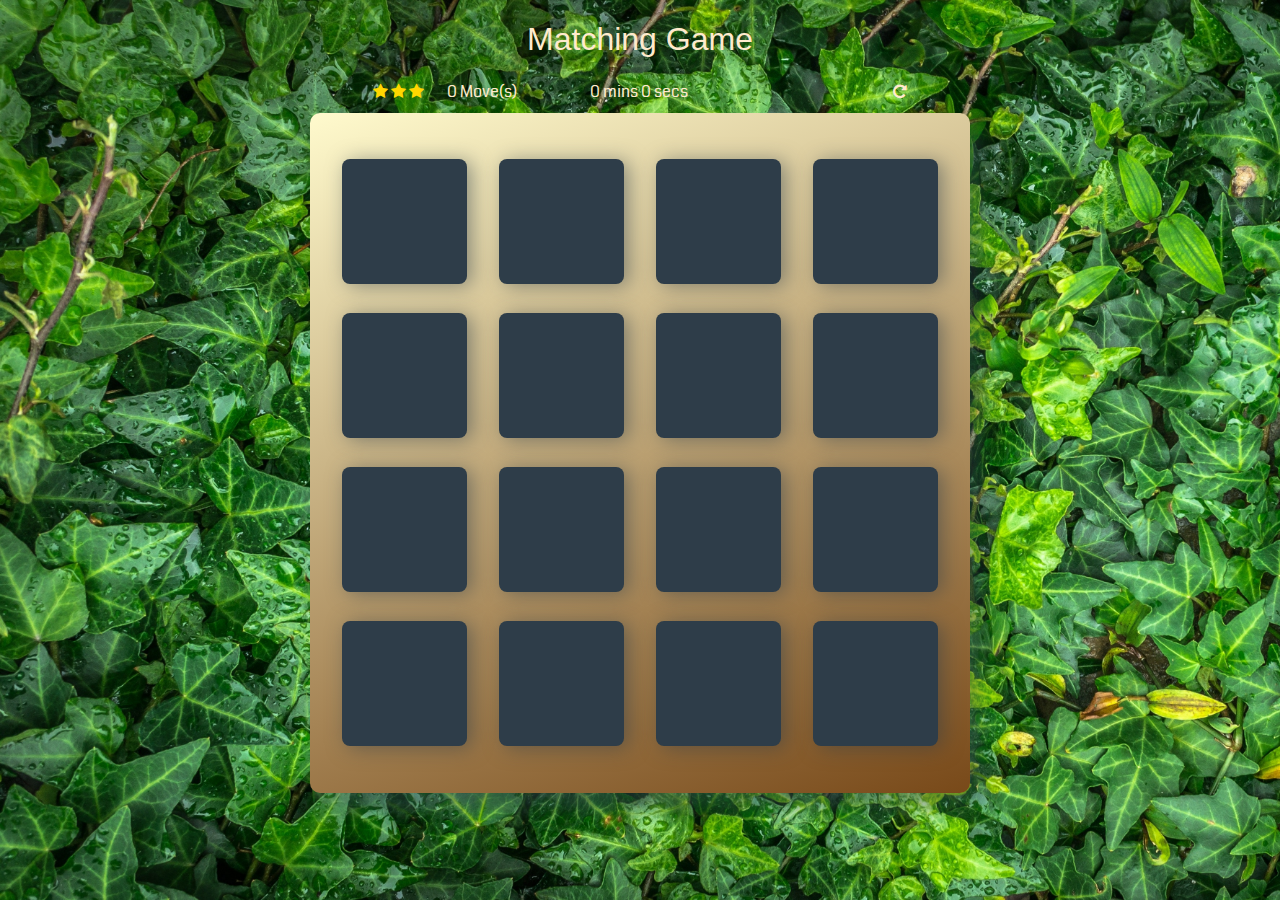
==== Matching Game FEND/index.html @ a209ce58 "Matching Game" ====
<!doctype html>
<html lang="en">
<head>
    <meta charset="utf-8">
    <title>Matching Game</title>
    <meta name="deatchingscription" content="">
    <meta name="viewport" content="width=device-width, initial-scale=1">
    <link rel="stylesheet prefetch" href="https://maxcdn.bootstrapcdn.com/font-awesome/4.6.1/css/font-awesome.min.css">
    <link rel="stylesheet prefetch" href="https://fonts.googleapis.com/css?family=Coda">
    <link rel="stylesheet" href="css/app.css">
</head>
<body>

    <div class="container">
        <header>
            <h1>Matching Game</h1>
        </header>

        <section class="score-panel">
        	<ul class="stars">
        		<li><i class="fa fa-star"></i></li>
        		<li><i class="fa fa-star"></i></li>
        		<li><i class="fa fa-star"></i></li>
        	</ul>

        	<span class="moves">0</span> Move(s)

            <div class="timer">
            </div>

            <div class="restart" onclick=startGame()>
        		<i class="fa fa-repeat"></i>
        	</div>
        </section>

        <ul class="deck" id="card-deck">
            <li class="card" type="diamond">
                <i class="fa fa-diamond"></i>
            </li>
            <li class="card" type="plane">
                <i class="fa fa-paper-plane-o"></i>
            </li>
            <li class="card match" type="anchor">
                <i class="fa fa-anchor"></i>
            </li>
            <li class="card" type="bolt" >
                <i class="fa fa-bolt"></i>
            </li>
            <li class="card" type="cube">
                <i class="fa fa-cube"></i>
            </li>
            <li class="card match" type="anchor">
                <i class="fa fa-anchor"></i>
            </li>
            <li class="card" type="leaf">
                <i class="fa fa-leaf"></i>
            </li>
            <li class="card" type="bicycle">
                <i class="fa fa-bicycle"></i>
            </li>
            <li class="card" type="diamond">
                <i class="fa fa-diamond"></i>
            </li>
            <li class="card" type="bomb">
                <i class="fa fa-bomb"></i>
            </li>
            <li class="card" type="leaf">
                <i class="fa fa-leaf"></i>
            </li>
            <li class="card" type="bomb">
                <i class="fa fa-bomb"></i>
            </li>
            <li class="card open show" type="bolt">
                <i class="fa fa-bolt"></i>
            </li>
            <li class="card" type="bicycle">
                <i class="fa fa-bicycle"></i>
            </li>
            <li class="card" type="plane">
                <i class="fa fa-paper-plane-o"></i>
            </li>
            <li class="card" type="cube">
                <i class="fa fa-cube"></i>
            </li>
        </ul>

        <div id="popup_menu" class="overlay">
            <div class="popup">
                <a class="close" href=# >×</a>
                <div class="congrats">
                    Congratulations, you are the winner!
                </div>
                <div class="score">
                    <p>Moves: <span id=finalMove> </span> moves </p>
                    <p>Total time: <span id=totalTime> </span> </p>
                    <p>Rating: <span id="starRating"></span></p>
                </div>
                <button id="play-again" onclick="playAgain()">
                    PLAY AGAIN
                </button>
            </div>
        </div>

 
    <script src="js/app.js"></script>
</body>
</html>
---- Matching Game FEND/css/app.css ----
html {
	box-sizing: border-box;
}

*,
*::before,
*::after {
	box-sizing: inherit;
}

html,
body {
	width: 100%;
	height: 100%;
	margin: 0;
	padding: 0;
}

body {
	background: url(../img/abstract-dew-fresh-207355.jpg);
	background-size: cover;
	font-family: 'Coda', cursive;
	color: blanchedalmond; 
	}

.container {
	display: flex;
	justify-content: center;
	align-items: center;
	flex-direction: column;
}

h1 {
	font-family: 'Open Sans', sans-serif;
    font-weight: 300;
    color: blanchedalmond; 
}

.moves {
    color: blanchedalmond;
}


/*
 * Styles for the deck of cards
 */


.deck {
	width: 660px;
    min-height: 680px;
    background: linear-gradient(160deg, #fffacd 0%, #784919 100%);
    padding: 32px;
    border-radius: 10px;
    box-shadow: 12px 15px 20px 0 rgba(46, 61, 73, 0.5);
    display: flex;
    flex-wrap: wrap;
    justify-content: space-between;
    align-items: center;
    margin: 0 0 3em;
}

.deck .card {
	height: 125px;
    width: 125px;
    background: #2e3d49;
    font-size: 0;
    color: #ffffff;
    border-radius: 8px;
    cursor: pointer;
    display: flex;
    justify-content: center;
    align-items: center;
    box-shadow: 5px 2px 20px 0 rgba(46, 61, 73, 0.5);
}

.deck .card.open {
	transform: rotateY(0);
	background: #02b3e4;
	cursor: default;
	animation-name: flipInY;
	-webkit-backface-visibility: visible !important;
	backface-visibility: visible !important;
	animation-duration: 0.9s;
}

.deck .card.show {
	font-size: 33px;
}

.deck .card.match {
	cursor: default;
	background: url('../img/207355.jpg');
	font-size: 33px;
	animation-name: tossing;
	-webkit-animation-name: tossing;	
	animation-duration: 2.5s;	
	-webkit-animation-duration: 2.5s;
	opacity: 0.7;
}

.deck .card.unmatched {
	animation-name: pulse;
	-webkit-backface-visibility: visible !important;
	backface-visibility: visible !important;
	animation-duration: 0.9s;
	background: #ff8181;
}

/*
 * Styles for the Score Panel
 */


.score-panel {
	text-align: left;
	margin-bottom: 10px;
}

.score-panel .stars {
	margin: 0;
	padding: 0;
	display: inline-block;
	margin: 0 20px 0 0;
}

.score-panel .stars li {
	list-style: none;
	display: inline-block;
	
}

.score-panel .restart {
	float: right;
	cursor: pointer;
	padding-left: 200px;
}

.timer {
	display: inline-block;
	margin: 0 5px 0 0;
	padding-left: 70px;
}


/*
 * Styles for congratulations modal
 */


.overlay {
	position: fixed;
	width: 70%;

	top: 10;
	bottom: 10;
	left: 10;
	right: 10;
	background: rgba(0, 0, 0, 0.7);
	transition: opacity 500ms;
	visibility: hidden;
	opacity: 0.5;
}

.overlay:target {
	visibility: visible;
	opacity: 1;
}
  
.popup_menu {
	margin: 70px auto;
	padding: 20px;
	background: #000000;
	border-radius: 5px;
	width: 85%;
	position: relative;
	transition: all 5s ease-in-out;
	font-family: 'Coda', cursive;
	opacity: 0.5;
}
  
.popup .close {
	position: absolute;
	top: 10px;
	right: 20px;
	transition: all 200ms;
	font-size: 30px;
	font-weight: bold;
	text-decoration: none;
	color: blanchedalmond;
}

.popup .close:hover {
	color:  blanchedalmond;
}

.popup .congrats, 
.score {
	max-height: 30%;
	overflow: auto;
	text-align: center;
}

.show {
	visibility: visible !important;
	opacity: 100 !important;
}

#starRating li {
	display: inline-block;
}

#play-again {
	background-color: #141214;
	padding: 0.7rem 0.7rem;
	font-size: 1.1rem;
	display: block;
	margin: 0 auto;
	width: 23%;
	font-family: 'Coda', cursive;
	color: blanchedalmond;
	border-radius: 5px;
}

/* animations */
@keyframes flipInY {
0%, from {
transform: perspective(200px) rotateY(180deg);
}
40% {
transform: perspective(200px) rotateY(-10deg);
}
70% {
transform: perspective(200px) rotateY(10deg);
}
100%, to {
transform: perspective(200px) rotateY(0deg);
}
}

@keyframes tossing {
	0% {
		transform: rotate(-4deg);	
	}
	50% {
		transform: rotate(4deg);
	}
	100% {
		transform: rotate(-4deg);	
	}						
}

@keyframes pulse {
	from {
		transform: scale3d(1, 1, 1);
	}

	50% {
		transform: scale3d(1.2, 1.2, 1.2);
	}

	to {
		transform: scale3d(1, 1, 1);
	}
}
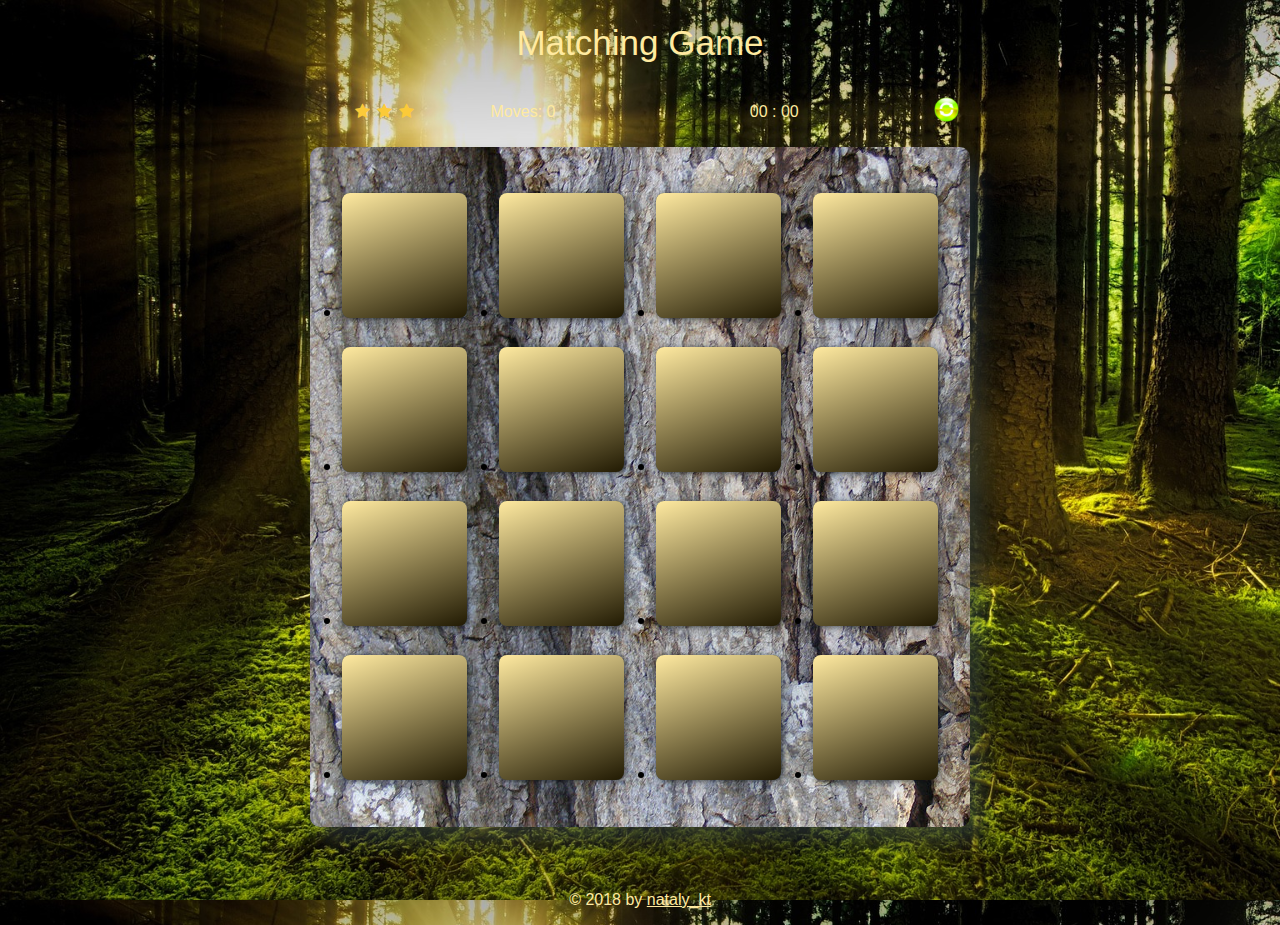
==== commit 9735d8aa: "Matching Game (Find Pairs)" ====
--- a/Matching Game FEND/index.html
+++ b/Matching Game FEND/index.html
@@ -1,107 +1,172 @@
-<!doctype html>
+<!DOCTYPE html>
 <html lang="en">
-<head>
+  <head>
     <meta charset="utf-8">
     <title>Matching Game</title>
-    <meta name="deatchingscription" content="">
+    <meta name="description" content="FEND Udacity Matching Game Project">
     <meta name="viewport" content="width=device-width, initial-scale=1">
     <link rel="stylesheet prefetch" href="https://maxcdn.bootstrapcdn.com/font-awesome/4.6.1/css/font-awesome.min.css">
     <link rel="stylesheet prefetch" href="https://fonts.googleapis.com/css?family=Coda">
     <link rel="stylesheet" href="css/app.css">
-</head>
-<body>
-
+  </head>
+  <body>
     <div class="container">
-        <header>
-            <h1>Matching Game</h1>
-        </header>
-
-        <section class="score-panel">
-        	<ul class="stars">
-        		<li><i class="fa fa-star"></i></li>
-        		<li><i class="fa fa-star"></i></li>
-        		<li><i class="fa fa-star"></i></li>
-        	</ul>
-
-        	<span class="moves">0</span> Move(s)
-
-            <div class="timer">
+      <header>
+        <h1>Matching Game</h1>
+      </header>
+      <section class="score-panel">
+        <ul class="stars">
+          <li><i class="fa fa-star"></i></li>
+          <li><i class="fa fa-star"></i></li>
+          <li><i class="fa fa-star"></i></li>
+        </ul>
+        <span class="moves">
+          <p class="moves_count">Moves: 0</p>
+        </span>
+        <div class="timer">
+          <p class="time_tracker"><span>time</span> 00 : 00</p>
+        </div>
+        <button id="restart" type="button"><img class="link" src="img/quick_restart.png" alt="restart">
+        </button>
+      </section>
+      <main class="container">
+        <ul class="deck">
+          <li>
+            <div class="card">
+              <div class="front">
+                <img src="#" class="back_img" alt="animal">
+              </div>
             </div>
-
-            <div class="restart" onclick=startGame()>
-        		<i class="fa fa-repeat"></i>
-        	</div>
-        </section>
-
-        <ul class="deck" id="card-deck">
-            <li class="card" type="diamond">
-                <i class="fa fa-diamond"></i>
-            </li>
-            <li class="card" type="plane">
-                <i class="fa fa-paper-plane-o"></i>
-            </li>
-            <li class="card match" type="anchor">
-                <i class="fa fa-anchor"></i>
-            </li>
-            <li class="card" type="bolt" >
-                <i class="fa fa-bolt"></i>
-            </li>
-            <li class="card" type="cube">
-                <i class="fa fa-cube"></i>
-            </li>
-            <li class="card match" type="anchor">
-                <i class="fa fa-anchor"></i>
-            </li>
-            <li class="card" type="leaf">
-                <i class="fa fa-leaf"></i>
-            </li>
-            <li class="card" type="bicycle">
-                <i class="fa fa-bicycle"></i>
-            </li>
-            <li class="card" type="diamond">
-                <i class="fa fa-diamond"></i>
-            </li>
-            <li class="card" type="bomb">
-                <i class="fa fa-bomb"></i>
-            </li>
-            <li class="card" type="leaf">
-                <i class="fa fa-leaf"></i>
-            </li>
-            <li class="card" type="bomb">
-                <i class="fa fa-bomb"></i>
-            </li>
-            <li class="card open show" type="bolt">
-                <i class="fa fa-bolt"></i>
-            </li>
-            <li class="card" type="bicycle">
-                <i class="fa fa-bicycle"></i>
-            </li>
-            <li class="card" type="plane">
-                <i class="fa fa-paper-plane-o"></i>
-            </li>
-            <li class="card" type="cube">
-                <i class="fa fa-cube"></i>
-            </li>
+          </li>
+          <li>
+            <div class="card">
+              <div class="front">
+                <img src="#" class="back_img" alt="animal">
+              </div>
+            </div>
+          </li>
+          <li>
+            <div class="card">
+              <div class="front">
+                <img src="#" class="back_img" alt="animal">
+              </div>
+            </div>
+          </li>
+          <li>
+            <div class="card">
+              <div class="front">
+                <img src="#" class="back_img" alt="animal">
+              </div>
+            </div>
+          </li>
+          <li>
+            <div class="card">
+              <div class="front">
+                <img src="#" class="back_img" alt="animal">
+              </div>
+            </div>
+          </li>
+          <li>
+            <div class="card">
+              <div class="front">
+                <img src="#" class="back_img" alt="animal">
+              </div>
+            </div>
+          </li>
+          <li>
+            <div class="card">
+              <div class="front">
+                <img src="#" class="back_img" alt="animal">
+              </div>
+            </div>
+          </li>
+          <li>
+            <div class="card">
+              <div class="front">
+                <img src="#" class="back_img" alt="animal">
+              </div>
+            </div>
+          </li>
+          <li>
+            <div class="card">
+              <div class="front">
+                <img src="#" class="back_img" alt="animal">
+              </div>
+            </div>
+          </li>
+          <li>
+            <div class="card">
+              <div class="front">
+                <img src="#" class="back_img" alt="animal">
+              </div>
+            </div>
+          </li>
+          <li>
+            <div class="card">
+              <div class="front">
+                <img src="#" class="back_img" alt="animal">
+              </div>
+            </div>
+          </li>
+          <li>
+            <div class="card">
+              <div class="front">
+                <img src="#" class="back_img" alt="animal">
+              </div>
+            </div>
+          </li>
+          <li>
+            <div class="card">
+              <div class="front">
+                <img src="#" class="back_img" alt="animal">
+              </div>
+            </div>
+          </li>
+          <li>
+            <div class="card">
+              <div class="front">
+                <img src="#" class="back_img" alt="animal">
+              </div>
+            </div>
+          </li>
+          <li>
+            <div class="card">
+              <div class="front">
+                <img src="#" class="back_img" alt="animal">
+              </div>
+            </div>
+          </li>
+          <li>
+            <div class="card">
+              <div class="front">
+                <img src="#" class="back_img" alt="animal">
+              </div>
+            </div>
+          </li>
         </ul>
-
-        <div id="popup_menu" class="overlay">
-            <div class="popup">
-                <a class="close" href=# >×</a>
-                <div class="congrats">
-                    Congratulations, you are the winner!
-                </div>
-                <div class="score">
-                    <p>Moves: <span id=finalMove> </span> moves </p>
-                    <p>Total time: <span id=totalTime> </span> </p>
-                    <p>Rating: <span id="starRating"></span></p>
-                </div>
-                <button id="play-again" onclick="playAgain()">
-                    PLAY AGAIN
-                </button>
-            </div>
+      </main>
+      <section class="winner_panel">
+        <div class="win_container">
+          <h2>Congratulations!</h2>
+          <p>Well done! You deserve to stroke a cat! ;)</p>
+          <br>
+          <p class="final_moves">24  moves</p>
+          <p>Stars:</p>
+          <ul class="starRating">
+            <li><i class="fa fa-star"></i></li>
+            <li><i class="fa fa-star"></i></li>
+            <li><i class="fa fa-star"></i></li>
+          </ul>
+          <br>
+          <p class="totalTime">Time 00:48</p>
+          <br>
+          <button type="button" class="play_again">PLAY AGAIN</button>
         </div>
-
- 
+      </section>
+      <footer class="page-footer">
+        <p class="copyright">© 2018 by <a class="link" href="https://www.linkedin.com/in/natalia-tyshchenko-b9287187/">nataly_kt</a></p>
+      </footer>
+    </div>
     <script src="js/app.js"></script>
-</body>
-</html>
+  </body>
+</html>--- a/Matching Game FEND/css/app.css
+++ b/Matching Game FEND/css/app.css
@@ -1,43 +1,56 @@
+    /*
+ * Main part style
+ */
+
 html {
-	box-sizing: border-box;
+    box-sizing: border-box;
 }
 
 *,
 *::before,
 *::after {
-	box-sizing: inherit;
+    box-sizing: inherit;
 }
 
 html,
 body {
-	width: 100%;
-	height: 100%;
-	margin: 0;
-	padding: 0;
+    width: 100%;
+    height: 100%;
+    margin: 0;
+    padding: 0;
 }
 
 body {
-	background: url(../img/abstract-dew-fresh-207355.jpg);
-	background-size: cover;
-	font-family: 'Coda', cursive;
-	color: blanchedalmond; 
-	}
+    background: #ffffff url('../img/nature-3294681_1920.jpg');
+    /* Background pattern from Subtle Patterns */
+    background-size: cover;
+    font-family: 'Coda', cursive;
+}
 
 .container {
-	display: flex;
-	justify-content: center;
-	align-items: center;
-	flex-direction: column;
+    display: flex;
+    justify-content: center;
+    align-items: center;
+    flex-direction: column;
 }
 
 h1 {
-	font-family: 'Open Sans', sans-serif;
-    font-weight: 300;
-    color: blanchedalmond; 
-}
-
-.moves {
-    color: blanchedalmond;
+    font-family: 'Open Sans', sans-serif;
+    font-weight: 500;
+    color: #ffeaa0;
+    text-align: center;
+    font-size: 35px;
+}
+
+p {
+    font-family: 'Open Sans', sans-serif;
+    color: #ffeaa0;
+}
+
+.copyright,
+.link {
+    text-align: center;
+    color: #ffeaa0;
 }
 
 
@@ -45,11 +58,10 @@
  * Styles for the deck of cards
  */
 
-
 .deck {
-	width: 660px;
+    width: 660px;
     min-height: 680px;
-    background: linear-gradient(160deg, #fffacd 0%, #784919 100%);
+    background: url('../img/3521083889_34d0e0181f_b.jpg');
     padding: 32px;
     border-radius: 10px;
     box-shadow: 12px 15px 20px 0 rgba(46, 61, 73, 0.5);
@@ -61,8 +73,6 @@
 }
 
 .deck .card {
-	height: 125px;
-    width: 125px;
     background: #2e3d49;
     font-size: 0;
     color: #ffffff;
@@ -74,192 +84,223 @@
     box-shadow: 5px 2px 20px 0 rgba(46, 61, 73, 0.5);
 }
 
-.deck .card.open {
-	transform: rotateY(0);
-	background: #02b3e4;
-	cursor: default;
-	animation-name: flipInY;
-	-webkit-backface-visibility: visible !important;
-	backface-visibility: visible !important;
-	animation-duration: 0.9s;
-}
-
-.deck .card.show {
-	font-size: 33px;
-}
-
-.deck .card.match {
-	cursor: default;
-	background: url('../img/207355.jpg');
-	font-size: 33px;
-	animation-name: tossing;
-	-webkit-animation-name: tossing;	
-	animation-duration: 2.5s;	
-	-webkit-animation-duration: 2.5s;
-	opacity: 0.7;
-}
-
-.deck .card.unmatched {
-	animation-name: pulse;
-	-webkit-backface-visibility: visible !important;
-	backface-visibility: visible !important;
-	animation-duration: 0.9s;
-	background: #ff8181;
-}
+.deck .front {
+    height: 125px;
+    width: 125px;
+    border-radius: 8px;
+    background: linear-gradient(160deg, #ffeaa0 0%, #211a03 100%);
+    background-size: cover;
+    box-shadow: 1px 1px 5px 0 rgba(0, 0, 0, 0.5);
+}
+
+.deck img {
+    position: relative;
+    display: block;
+    margin: 0 auto;
+    padding: 0;
+    border-radius: 8px;
+    transition: all .5s linear;
+    -o-transition: all .5s linear;
+    transition: all .4s linear;
+    -webkit-transform-style: preserve-3d;
+    transform-style: preserve-3d;
+    opacity: 0;
+}
+
+img.selected:hover,
+img.match:hover,
+img.incorrect:hover {
+    cursor: default;
+}
+
+img.selected,
+img.incorrect {
+    -webkit-transform: rotateY(180deg);
+    transform: rotateY(180deg);
+    opacity: 1;
+}
+
+img.match {
+    background: #ffeaa0 url('../img/wwf.png');
+    border-radius: 8px;
+    opacity: 0.5;
+}
+
+.link {
+    width: 25px;
+    height: 25px;
+}
+
 
 /*
  * Styles for the Score Panel
  */
 
-
 .score-panel {
-	text-align: left;
-	margin-bottom: 10px;
+    width: 780px;
+    text-align: left;
+    align-items: center;
+    margin-bottom: 10px;
+    display: flex;
+    flex-wrap: wrap;
 }
 
 .score-panel .stars {
-	margin: 0;
-	padding: 0;
-	display: inline-block;
-	margin: 0 20px 0 0;
+    display: flex;
+    flex-grow: 1;
+    flex-direction: row;
+    flex-wrap: nowrap;
+    justify-content: center;
+    min-width: 90px;
+    margin: 0 5px 0 0;
+    padding: 0 0 0 40;
 }
 
 .score-panel .stars li {
-	list-style: none;
-	display: inline-block;
-	
-}
-
-.score-panel .restart {
-	float: right;
-	cursor: pointer;
-	padding-left: 200px;
-}
-
-.timer {
-	display: inline-block;
-	margin: 0 5px 0 0;
-	padding-left: 70px;
+    list-style: none;
+    margin: 0 7px 0 0;
+}
+
+.fa-star {
+    color: #fbca39;
+}
+
+.score-panel .moves {
+    display: flex;
+    flex-grow: 1;
+    justify-content: left;
+}
+
+.score-panel .moves .moves_count {
+    align-items: center;
+    color: #ffeaa0;
+}
+
+.score-panel .timer {
+    display: flex;
+    flex-grow: 1;
+    justify-content: center;
+    color: #ffeaa0;
+}
+
+.score-panel .timer .time_tracker {
+    align-items: center;
+    color: #ffeaa0;
+}
+
+.score-panel #restart {
+    font-family: 'Open Sans', sans-serif;
+    color: #ffeaa0;
+    cursor: pointer;
+    background: transparent;
+    flex-grow: 1;
+    font-size: 1rem;
+    border: none;
+    outline: none;
 }
 
 
 /*
- * Styles for congratulations modal
- */
-
-
-.overlay {
-	position: fixed;
-	width: 70%;
-
-	top: 10;
-	bottom: 10;
-	left: 10;
-	right: 10;
-	background: rgba(0, 0, 0, 0.7);
-	transition: opacity 500ms;
-	visibility: hidden;
-	opacity: 0.5;
-}
-
-.overlay:target {
-	visibility: visible;
-	opacity: 1;
-}
-  
-.popup_menu {
-	margin: 70px auto;
-	padding: 20px;
-	background: #000000;
-	border-radius: 5px;
-	width: 85%;
-	position: relative;
-	transition: all 5s ease-in-out;
-	font-family: 'Coda', cursive;
-	opacity: 0.5;
-}
-  
-.popup .close {
-	position: absolute;
-	top: 10px;
-	right: 20px;
-	transition: all 200ms;
-	font-size: 30px;
-	font-weight: bold;
-	text-decoration: none;
-	color: blanchedalmond;
-}
-
-.popup .close:hover {
-	color:  blanchedalmond;
-}
-
-.popup .congrats, 
-.score {
-	max-height: 30%;
-	overflow: auto;
-	text-align: center;
-}
-
-.show {
-	visibility: visible !important;
-	opacity: 100 !important;
-}
-
-#starRating li {
-	display: inline-block;
-}
-
-#play-again {
-	background-color: #141214;
-	padding: 0.7rem 0.7rem;
-	font-size: 1.1rem;
-	display: block;
-	margin: 0 auto;
-	width: 23%;
-	font-family: 'Coda', cursive;
-	color: blanchedalmond;
-	border-radius: 5px;
-}
-
-/* animations */
-@keyframes flipInY {
-0%, from {
-transform: perspective(200px) rotateY(180deg);
-}
-40% {
-transform: perspective(200px) rotateY(-10deg);
-}
-70% {
-transform: perspective(200px) rotateY(10deg);
-}
-100%, to {
-transform: perspective(200px) rotateY(0deg);
-}
-}
-
-@keyframes tossing {
-	0% {
-		transform: rotate(-4deg);	
-	}
-	50% {
-		transform: rotate(4deg);
-	}
-	100% {
-		transform: rotate(-4deg);	
-	}						
-}
-
-@keyframes pulse {
-	from {
-		transform: scale3d(1, 1, 1);
-	}
-
-	50% {
-		transform: scale3d(1.2, 1.2, 1.2);
-	}
-
-	to {
-		transform: scale3d(1, 1, 1);
-	}
-}
+ * Styles for the Congratulation (Winner) Panel 
+ */
+
+.winner_panel {
+    color: #ffeaa0;
+    background-color: #211a03;
+    border-radius: 8px;
+    display: flex;
+    flex-direction: column;
+    align-items: center;
+    position: absolute;
+    padding: 2em;
+    left: 50%;
+    top: -100%;
+    text-align: center;
+    -webkit-transform: translate(-50%, -50%);
+    transform: translate(-50%, -50%);
+    transition: 0.7s all ease-out;
+    opacity: 0.8;
+}
+
+.winner_panel.active {
+    -webkit-transform: translate(-50%, -50%);
+    transform: translate(-50%, -50%);
+    top: 50%;
+    z-index: 90;
+}
+
+.winner-message .win_container {
+    position: relative;
+    z-index: 90;
+}
+
+.winner_panel h2 {
+    font-size: 1.6rem;
+    color: #ffeaa0;
+    text-align: center;
+}
+
+.winner_panel p {
+    color: #ffeaa0;
+    text-align: center;
+}
+
+.winner_panel .starRating {
+    display: flex;
+    flex-grow: 1;
+    flex-direction: row;
+    flex-wrap: nowrap;
+    justify-content: center;
+    margin: 0;
+    padding: 0;
+}
+
+.winner_panel .starRating li {
+    list-style: none;
+    margin: 0 5px 0 0;
+}
+
+.play_again {
+    display: inline-block;
+    font-weight: 400;
+    text-align: center;
+    white-space: nowrap;
+    vertical-align: middle;
+    cursor: pointer;
+    background-color: #ffeaa0;
+    border: 1px solid #ffeaa0;
+    margin-top: 1rem;
+    padding: .375rem .75rem;
+    font-size: 1rem;
+    line-height: 1.5;
+    border-radius: .25rem;
+    transition: color .15s ease-in-out, background-color .15s ease-in-out, border-color .15s ease-in-out, box-shadow .15s ease-in-out;
+}
+
+.play_again:hover {
+    background-color: #ffeaa0;
+    border-color: #ffeaa0;
+}
+
+
+/*
+ * Styles for the Responsive Part (Media Queries)
+ */
+
+@media only screen and (max-width: 680px) {
+    .container {
+        margin: 5px;
+        .score-panel {
+            width: 100%;
+        }
+        .score-panel .stars,
+        .score-panel .moves,
+        .score-panel .timer {
+            min-width: calc(100%/3);
+        }
+        .score-panel #restart,
+        {
+            width: 25px;
+            height: 25px;
+        }
+    }